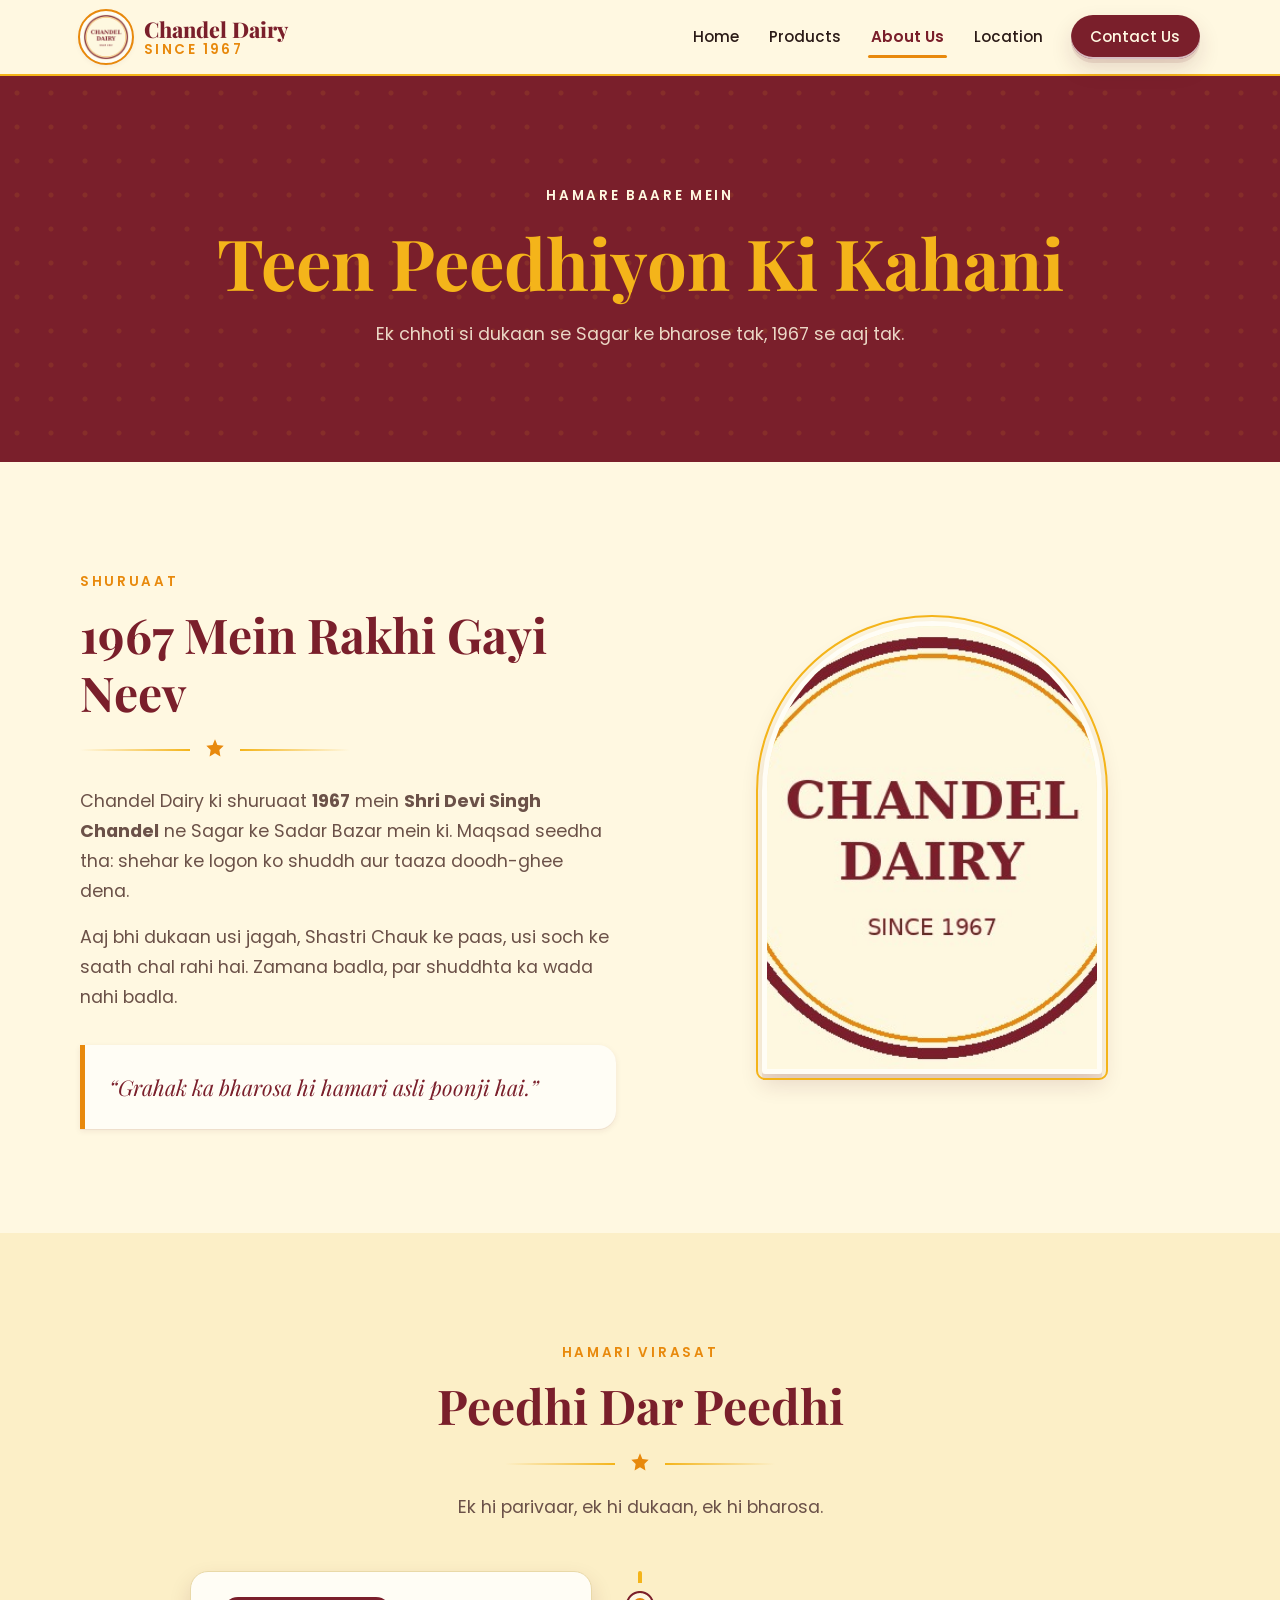
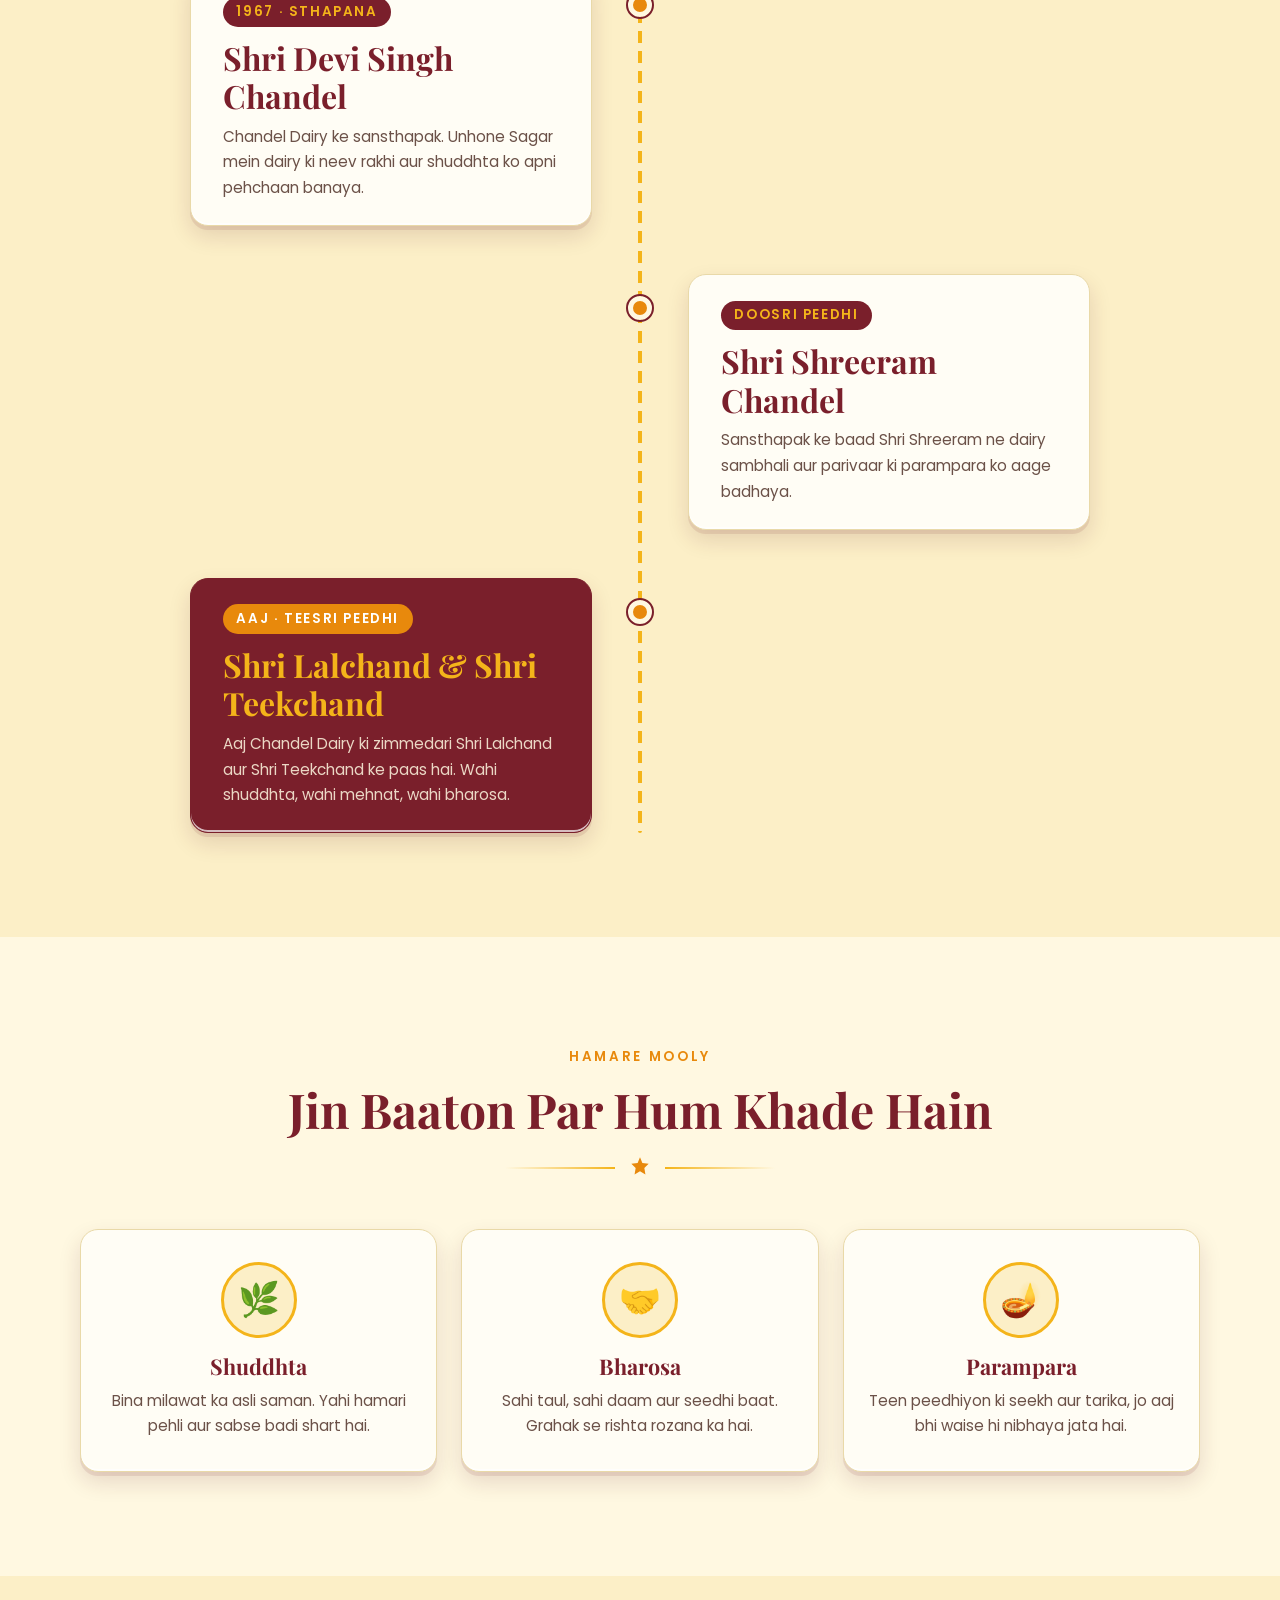
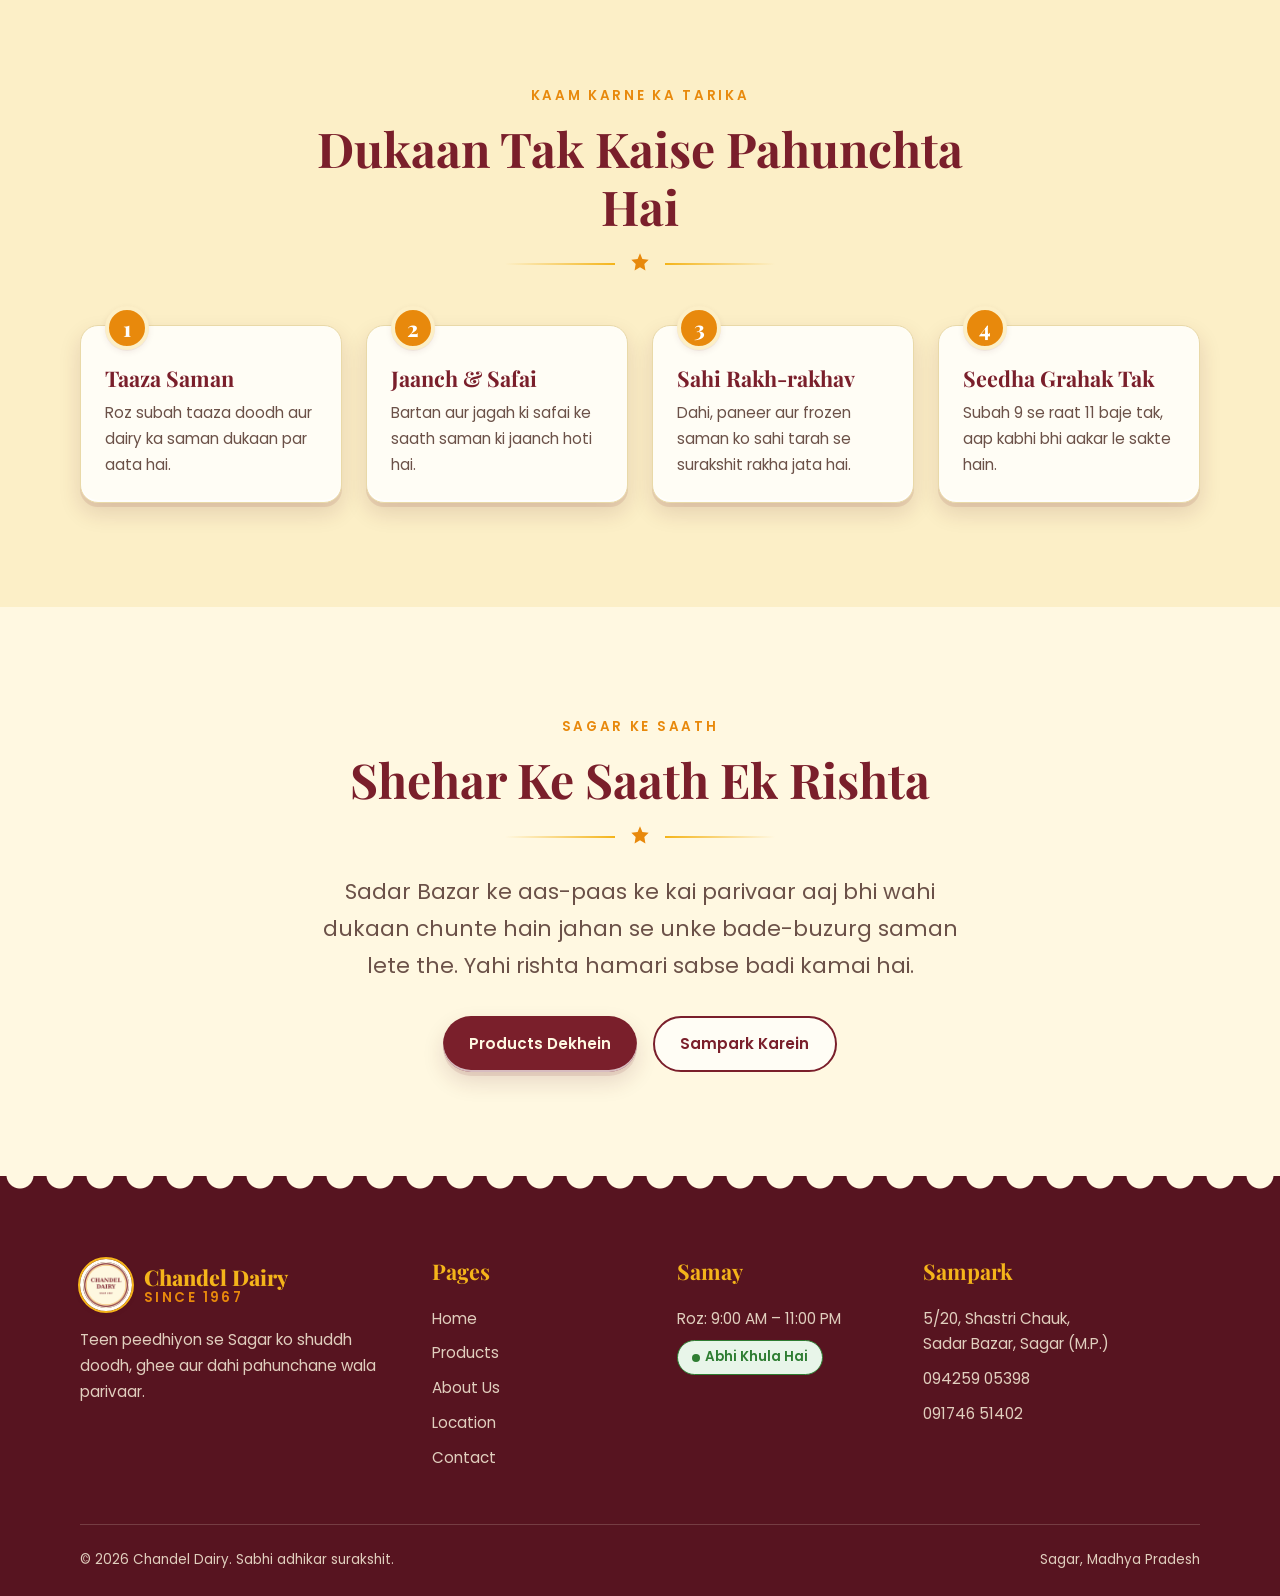
==== about.html @ 7d092e86 "Add files via upload" ====
<!DOCTYPE html>
<html lang="en">
<head>
  <meta charset="UTF-8">
  <meta name="viewport" content="width=device-width, initial-scale=1.0">
  <title>About Us | Chandel Dairy – Teen Peedhiyon Ki Kahani</title>
  <meta name="description" content="1967 mein Shri Devi Singh Chandel dwara sthapit Chandel Dairy ki kahani. Teen peedhiyon se Sagar ko shuddh doodh, ghee aur dahi.">
  <meta name="theme-color" content="#7A1F2B">
  <link rel="icon" href="images/logo.jpeg">

  <link rel="preconnect" href="https://fonts.googleapis.com">
  <link rel="preconnect" href="https://fonts.gstatic.com" crossorigin>
  <link href="https://fonts.googleapis.com/css2?family=Playfair+Display:wght@600;700;800&family=Poppins:wght@400;500;600&family=Tiro+Devanagari+Hindi&display=swap" rel="stylesheet">

  <link rel="stylesheet" href="css/root.css">
  <link rel="stylesheet" href="css/base.css">
  <link rel="stylesheet" href="css/layout.css">
  <link rel="stylesheet" href="css/about.css">
</head>
<body>
  <a href="#main" class="skip-link">Skip to content</a>

  <header class="navbar">
    <div class="container">
      <a href="index.html" class="brand" aria-label="Chandel Dairy home">
        <img src="images/logo.jpeg" alt="Chandel Dairy logo" class="brand__logo">
        <div class="brand__text"><div class="brand__name">Chandel Dairy</div><div class="brand__since">Since 1967</div></div>
      </a>
      <nav class="nav-links" aria-label="Main">
        <a href="index.html">Home</a>
        <a href="products.html">Products</a>
        <a href="about.html">About Us</a>
        <a href="location.html">Location</a>
        <a href="contact.html" class="btn btn--primary">Contact Us</a>
      </nav>
      <button class="menu-btn" aria-label="Menu kholo" aria-expanded="false"><span></span></button>
    </div>
  </header>
  <nav class="mobile-menu" aria-label="Mobile">
    <a href="index.html">Home</a>
    <a href="products.html">Products</a>
    <a href="about.html">About Us</a>
    <a href="location.html">Location</a>
    <a href="contact.html" class="btn btn--primary">Contact Us</a>
  </nav>

  <main id="main">

    <section class="page-banner">
      <div class="container">
        <span class="eyebrow">Hamare Baare Mein</span>
        <h1>Teen Peedhiyon Ki Kahani</h1>
        <p>Ek chhoti si dukaan se Sagar ke bharose tak, 1967 se aaj tak.</p>
      </div>
    </section>

    <!-- ===== STORY ===== -->
    <section class="section">
      <div class="container split story">
        <div class="reveal">
          <span class="eyebrow">Shuruaat</span>
          <h2>1967 Mein Rakhi Gayi Neev</h2>
          <div class="divider" style="justify-content:flex-start"><svg viewBox="0 0 24 24" fill="currentColor"><path d="M12 2l2.2 5.3L20 8l-4 4 1 6-5-3-5 3 1-6-4-4 5.8-.7z"/></svg></div>
          <p style="margin-top:var(--space-5)">Chandel Dairy ki shuruaat <strong>1967</strong> mein <strong>Shri Devi Singh Chandel</strong> ne Sagar ke Sadar Bazar mein ki. Maqsad seedha tha: shehar ke logon ko shuddh aur taaza doodh-ghee dena.</p>
          <p>Aaj bhi dukaan usi jagah, Shastri Chauk ke paas, usi soch ke saath chal rahi hai. Zamana badla, par shuddhta ka wada nahi badla.</p>
          <blockquote class="story__quote">“Grahak ka bharosa hi hamari asli poonji hai.”</blockquote>
        </div>
        <div class="story__art reveal">
          <div class="story__arch arch img-frame" data-label="Chandel Dairy">
            <img src="images/logo.jpeg" alt="Chandel Dairy">
          </div>
        </div>
      </div>
    </section>

    <!-- ===== TIMELINE ===== -->
    <section class="section section--deep">
      <div class="container">
        <div class="section-head reveal">
          <span class="eyebrow">Hamari Virasat</span>
          <h2>Peedhi Dar Peedhi</h2>
          <div class="divider"><svg viewBox="0 0 24 24" fill="currentColor"><path d="M12 2l2.2 5.3L20 8l-4 4 1 6-5-3-5 3 1-6-4-4 5.8-.7z"/></svg></div>
          <p>Ek hi parivaar, ek hi dukaan, ek hi bharosa.</p>
        </div>
        <div class="timeline">
          <div class="tl-item reveal">
            <div class="tl-card paper">
              <span class="tl-card__tag">1967 · Sthapana</span>
              <h3>Shri Devi Singh Chandel</h3>
              <p>Chandel Dairy ke sansthapak. Unhone Sagar mein dairy ki neev rakhi aur shuddhta ko apni pehchaan banaya.</p>
            </div>
          </div>
          <div class="tl-item reveal">
            <div class="tl-card paper">
              <span class="tl-card__tag">Doosri Peedhi</span>
              <h3>Shri Shreeram Chandel</h3>
              <p>Sansthapak ke baad Shri Shreeram ne dairy sambhali aur parivaar ki parampara ko aage badhaya.</p>
            </div>
          </div>
          <div class="tl-item tl-item--now reveal">
            <div class="tl-card paper">
              <span class="tl-card__tag">Aaj · Teesri Peedhi</span>
              <h3>Shri Lalchand &amp; Shri Teekchand</h3>
              <p>Aaj Chandel Dairy ki zimmedari Shri Lalchand aur Shri Teekchand ke paas hai. Wahi shuddhta, wahi mehnat, wahi bharosa.</p>
            </div>
          </div>
        </div>
      </div>
    </section>

    <!-- ===== VALUES ===== -->
    <section class="section">
      <div class="container">
        <div class="section-head reveal">
          <span class="eyebrow">Hamare Mooly</span>
          <h2>Jin Baaton Par Hum Khade Hain</h2>
          <div class="divider"><svg viewBox="0 0 24 24" fill="currentColor"><path d="M12 2l2.2 5.3L20 8l-4 4 1 6-5-3-5 3 1-6-4-4 5.8-.7z"/></svg></div>
        </div>
        <div class="grid grid--3">
          <div class="value paper reveal"><div class="value__ico">🌿</div><h4>Shuddhta</h4><p>Bina milawat ka asli saman. Yahi hamari pehli aur sabse badi shart hai.</p></div>
          <div class="value paper reveal"><div class="value__ico">🤝</div><h4>Bharosa</h4><p>Sahi taul, sahi daam aur seedhi baat. Grahak se rishta rozana ka hai.</p></div>
          <div class="value paper reveal"><div class="value__ico">🪔</div><h4>Parampara</h4><p>Teen peedhiyon ki seekh aur tarika, jo aaj bhi waise hi nibhaya jata hai.</p></div>
        </div>
      </div>
    </section>

    <!-- ===== PROCESS ===== -->
    <section class="section section--deep">
      <div class="container">
        <div class="section-head reveal">
          <span class="eyebrow">Kaam Karne Ka Tarika</span>
          <h2>Dukaan Tak Kaise Pahunchta Hai</h2>
          <div class="divider"><svg viewBox="0 0 24 24" fill="currentColor"><path d="M12 2l2.2 5.3L20 8l-4 4 1 6-5-3-5 3 1-6-4-4 5.8-.7z"/></svg></div>
        </div>
        <div class="steps">
          <div class="step paper reveal"><h4>Taaza Saman</h4><p>Roz subah taaza doodh aur dairy ka saman dukaan par aata hai.</p></div>
          <div class="step paper reveal"><h4>Jaanch &amp; Safai</h4><p>Bartan aur jagah ki safai ke saath saman ki jaanch hoti hai.</p></div>
          <div class="step paper reveal"><h4>Sahi Rakh-rakhav</h4><p>Dahi, paneer aur frozen saman ko sahi tarah se surakshit rakha jata hai.</p></div>
          <div class="step paper reveal"><h4>Seedha Grahak Tak</h4><p>Subah 9 se raat 11 baje tak, aap kabhi bhi aakar le sakte hain.</p></div>
        </div>
      </div>
    </section>

    <!-- ===== COMMUNITY ===== -->
    <section class="section">
      <div class="container community reveal">
        <span class="eyebrow">Sagar Ke Saath</span>
        <h2>Shehar Ke Saath Ek Rishta</h2>
        <div class="divider"><svg viewBox="0 0 24 24" fill="currentColor"><path d="M12 2l2.2 5.3L20 8l-4 4 1 6-5-3-5 3 1-6-4-4 5.8-.7z"/></svg></div>
        <p style="margin-top:var(--space-5)">Sadar Bazar ke aas-paas ke kai parivaar aaj bhi wahi dukaan chunte hain jahan se unke bade-buzurg saman lete the. Yahi rishta hamari sabse badi kamai hai.</p>
        <div class="btn-row" style="justify-content:center;margin-top:var(--space-6)">
          <a href="products.html" class="btn btn--primary">Products Dekhein</a>
          <a href="contact.html" class="btn btn--ghost">Sampark Karein</a>
        </div>
      </div>
    </section>

  </main>

  <footer class="footer">
    <div class="container">
      <div class="footer__grid">
        <div>
          <div class="brand">
            <img src="images/logo.jpeg" alt="Chandel Dairy logo" class="brand__logo">
            <div class="brand__text"><div class="brand__name">Chandel Dairy</div><div class="brand__since">Since 1967</div></div>
          </div>
          <p style="margin-top:var(--space-4)">Teen peedhiyon se Sagar ko shuddh doodh, ghee aur dahi pahunchane wala parivaar.</p>
        </div>
        <div>
          <h4>Pages</h4>
          <ul>
            <li><a href="index.html">Home</a></li>
            <li><a href="products.html">Products</a></li>
            <li><a href="about.html">About Us</a></li>
            <li><a href="location.html">Location</a></li>
            <li><a href="contact.html">Contact</a></li>
          </ul>
        </div>
        <div>
          <h4>Samay</h4>
          <ul>
            <li>Roz: 9:00 AM – 11:00 PM</li>
            <li><span class="badge" data-open-status></span></li>
          </ul>
        </div>
        <div>
          <h4>Sampark</h4>
          <ul>
            <li>5/20, Shastri Chauk,<br>Sadar Bazar, Sagar (M.P.)</li>
            <li><a href="tel:09425905398">094259 05398</a></li>
            <li><a href="tel:09174651402">091746 51402</a></li>
          </ul>
        </div>
      </div>
      <div class="footer__bottom">
        <p>&copy; <span data-year-now>2026</span> Chandel Dairy. Sabhi adhikar surakshit.</p>
        <p>Sagar, Madhya Pradesh</p>
      </div>
    </div>
  </footer>

  <script src="js/main.js"></script>
</body>
</html>
---- css/root.css ----
/* =====================================================
   ROOT.CSS  —  YAHI FILE EDIT KARO, POORI SITE BADAL JAYEGI
   Colors, fonts, spacing, shadows sab yahan hain.
   ===================================================== */

:root {
  /* ---------- COLORS ---------- */
  --butter:        #FFF8E1;   /* main page background (butter white) */
  --butter-deep:   #FCEFC7;   /* thoda gehra butter, alternate sections */
  --cream:         #FFFDF5;   /* cards ka background */
  --maroon:        #7A1F2B;   /* primary: headings, footer, buttons */
  --maroon-dark:   #571420;   /* hover / dark sections */
  --saffron:       #E8890C;   /* accent: highlights, badges */
  --marigold:      #F4B41A;   /* accent 2: dividers, stars */
  --peacock:       #0E6B6B;   /* secondary: links, small accents */
  --ink:           #2B1B17;   /* main text */
  --ink-soft:      #6B5148;   /* secondary text */
  --line:          #E9D9A8;   /* borders */
  --success:       #2E7D32;   /* "Open now" badge */
  --danger:        #B3261E;   /* "Closed" badge */

  /* ---------- FONTS ---------- */
  --font-heading:  'Playfair Display', 'Georgia', serif;
  --font-body:     'Poppins', 'Segoe UI', system-ui, sans-serif;
  --font-deva:     'Tiro Devanagari Hindi', 'Noto Serif Devanagari', serif;

  /* ---------- FLUID TYPE (phone se 4K tak auto scale) ---------- */
  --fs-xs:   clamp(0.75rem, 0.72rem + 0.15vw, 0.85rem);
  --fs-sm:   clamp(0.85rem, 0.82rem + 0.2vw, 0.95rem);
  --fs-base: clamp(0.95rem, 0.9rem + 0.3vw, 1.1rem);
  --fs-lg:   clamp(1.1rem, 1rem + 0.5vw, 1.35rem);
  --fs-xl:   clamp(1.4rem, 1.15rem + 1.2vw, 2rem);
  --fs-2xl:  clamp(1.8rem, 1.3rem + 2.4vw, 3rem);
  --fs-3xl:  clamp(2.2rem, 1.4rem + 4vw, 4.4rem);

  /* ---------- SPACING ---------- */
  --space-1: 0.25rem;
  --space-2: 0.5rem;
  --space-3: 0.75rem;
  --space-4: 1rem;
  --space-5: 1.5rem;
  --space-6: 2rem;
  --space-7: 3rem;
  --space-8: clamp(3.5rem, 2.5rem + 5vw, 7rem);   /* section padding */

  /* ---------- LAYOUT ---------- */
  --container:     1200px;
  --gutter:        clamp(1rem, 0.5rem + 2.5vw, 2.5rem);
  --nav-height:    76px;

  /* ---------- SHAPES ---------- */
  --radius-sm: 10px;
  --radius-md: 18px;
  --radius-lg: 28px;
  --radius-pill: 999px;

  /* ---------- PAPER-CUT SHADOWS (layered depth) ---------- */
  --shadow-1: 0 1px 0 rgba(122,31,43,.06), 0 2px 6px rgba(87,20,32,.08);
  --shadow-2: 0 2px 0 rgba(122,31,43,.07), 0 6px 14px rgba(87,20,32,.12);
  --shadow-3: 0 3px 0 rgba(122,31,43,.08), 0 12px 28px rgba(87,20,32,.16);
  --shadow-paper: 0 -2px 0 rgba(255,255,255,.7) inset, 0 4px 0 rgba(122,31,43,.10), 0 10px 22px rgba(87,20,32,.14);

  /* ---------- MOTION ---------- */
  --ease: cubic-bezier(.22,.9,.3,1);
  --speed: 0.35s;

  /* ---------- PAPER-CUT SCALLOP HEIGHT ---------- */
  --scallop: 28px;
}
---- css/base.css ----
/* =====================================================
   BASE.CSS — reset, typography, buttons, paper-cut utilities
   ===================================================== */

*, *::before, *::after { box-sizing: border-box; margin: 0; padding: 0; }

html {
  scroll-behavior: smooth;
  -webkit-text-size-adjust: 100%;
  scroll-padding-top: calc(var(--nav-height) + 10px);
}

body {
  font-family: var(--font-body);
  font-size: var(--fs-base);
  line-height: 1.7;
  color: var(--ink);
  background: var(--butter);
  overflow-x: hidden;
  -webkit-font-smoothing: antialiased;
}

img, svg, iframe { max-width: 100%; display: block; }
a { color: inherit; text-decoration: none; }
ul { list-style: none; }
button { font: inherit; cursor: pointer; border: 0; background: none; }

h1, h2, h3, h4 {
  font-family: var(--font-heading);
  color: var(--maroon);
  line-height: 1.2;
  font-weight: 700;
}
h1 { font-size: var(--fs-3xl); }
h2 { font-size: var(--fs-2xl); }
h3 { font-size: var(--fs-xl); }
h4 { font-size: var(--fs-lg); }
p  { color: var(--ink-soft); }

.container {
  width: 100%;
  max-width: var(--container);
  margin-inline: auto;
  padding-inline: var(--gutter);
}

.section { padding-block: var(--space-8); position: relative; }
.section--deep { background: var(--butter-deep); }
.section--maroon { background: var(--maroon); color: var(--butter); }
.section--maroon h2, .section--maroon h3, .section--maroon h4 { color: var(--marigold); }
.section--maroon p { color: rgba(255,248,225,.85); }

.text-center { text-align: center; }
.deva { font-family: var(--font-deva); }

/* ---------- SECTION HEADING BLOCK ---------- */
.section-head { text-align: center; max-width: 720px; margin: 0 auto var(--space-7); }
.eyebrow {
  display: inline-block;
  font-size: var(--fs-xs);
  letter-spacing: .2em;
  text-transform: uppercase;
  font-weight: 600;
  color: var(--saffron);
  margin-bottom: var(--space-3);
}
.section-head p { margin-top: var(--space-4); }

/* ---------- RANGOLI / MANDALA DIVIDER ---------- */
.divider {
  display: flex; align-items: center; justify-content: center;
  gap: var(--space-3);
  margin: var(--space-4) auto 0;
  color: var(--saffron);
}
.divider::before, .divider::after {
  content: ""; height: 2px; width: clamp(40px, 12vw, 110px);
  background: linear-gradient(90deg, transparent, var(--marigold));
}
.divider::after { transform: scaleX(-1); }
.divider svg { width: 26px; height: 26px; }

/* ---------- BUTTONS ---------- */
.btn {
  display: inline-flex; align-items: center; justify-content: center; gap: var(--space-2);
  padding: .85em 1.7em;
  font-weight: 600; font-size: var(--fs-sm);
  border-radius: var(--radius-pill);
  transition: transform var(--speed) var(--ease), box-shadow var(--speed) var(--ease), background var(--speed);
  min-height: 46px;                  /* touch friendly */
  box-shadow: var(--shadow-paper);
}
.btn:hover { transform: translateY(-3px); }
.btn:active { transform: translateY(0); }
.btn--primary { background: var(--maroon); color: var(--butter); }
.btn--primary:hover { background: var(--maroon-dark); }
.btn--accent  { background: var(--saffron); color: #fff; }
.btn--accent:hover { background: #cf7607; }
.btn--ghost   { background: var(--cream); color: var(--maroon); border: 2px solid var(--maroon); box-shadow: none; }
.btn--ghost:hover { background: var(--maroon); color: var(--butter); }
.btn-row { display: flex; flex-wrap: wrap; gap: var(--space-4); }

/* ---------- PAPER-CUT CARD ---------- */
.paper {
  background: var(--cream);
  border-radius: var(--radius-md);
  box-shadow: var(--shadow-paper);
  border: 1px solid var(--line);
  position: relative;
  transition: transform var(--speed) var(--ease), box-shadow var(--speed) var(--ease);
}
.paper:hover { transform: translateY(-5px); box-shadow: var(--shadow-3); }

/* ---------- SCALLOPED PAPER-CUT SECTION EDGES ----------
   Add class "scallop-top" / "scallop-bottom" to a section.
   Color of the scallop = var(--scallop-color) (set inline or per section). */
.scallop-top::before,
.scallop-bottom::after {
  content: "";
  position: absolute; left: 0; right: 0;
  height: var(--scallop);
  background:
    radial-gradient(circle at 50% 0, transparent 0 13px, var(--scallop-color, var(--butter)) 14px) 0 0 / 40px 100% repeat-x;
  z-index: 2;
}
.scallop-top::before    { top: -1px; }
.scallop-bottom::after  { bottom: -1px; transform: scaleY(-1); }

/* ---------- ARCH (jharokha) SHAPE FOR IMAGES ---------- */
.arch {
  border-radius: 999px 999px var(--radius-md) var(--radius-md);
  overflow: hidden;
  box-shadow: var(--shadow-paper);
  border: 5px solid var(--cream);
  outline: 2px solid var(--marigold);
  outline-offset: 4px;
  background: var(--butter-deep);
}
.arch img { width: 100%; height: 100%; object-fit: cover; }

/* ---------- IMAGE WITH FALLBACK ----------
   Agar image nahi mili, JS .img-missing laga dega aur soft placeholder dikhega. */
.img-frame { position: relative; background: var(--butter-deep); overflow: hidden; }
.img-frame img { width: 100%; height: 100%; object-fit: cover; }
.img-frame.img-missing img { display: none; }
.img-frame.img-missing::after {
  content: attr(data-label);
  position: absolute; inset: 0;
  display: grid; place-items: center; text-align: center;
  padding: var(--space-3);
  font-family: var(--font-heading); color: var(--maroon);
  font-size: var(--fs-sm);
  background:
    repeating-linear-gradient(45deg, rgba(232,137,12,.10) 0 10px, transparent 10px 20px),
    var(--butter-deep);
}

/* ---------- BADGES ---------- */
.badge {
  display: inline-flex; align-items: center; gap: .4em;
  padding: .35em 1em;
  border-radius: var(--radius-pill);
  font-size: var(--fs-xs); font-weight: 600;
  background: var(--butter-deep); color: var(--maroon);
  border: 1px solid var(--marigold);
}
.badge--open   { background: #E8F5E9; color: var(--success); border-color: var(--success); }
.badge--closed { background: #FDECEA; color: var(--danger);  border-color: var(--danger); }
.badge .dot { width: 8px; height: 8px; border-radius: 50%; background: currentColor; }

/* ---------- SCROLL REVEAL ---------- */
.reveal { opacity: 0; transform: translateY(28px); transition: opacity .7s var(--ease), transform .7s var(--ease); }
.reveal.in { opacity: 1; transform: none; }
@media (prefers-reduced-motion: reduce) {
  .reveal { opacity: 1; transform: none; transition: none; }
  html { scroll-behavior: auto; }
}

/* ---------- ACCESSIBILITY ---------- */
:focus-visible { outline: 3px solid var(--saffron); outline-offset: 3px; border-radius: 4px; }
.skip-link {
  position: absolute; left: -999px; top: 8px; z-index: 999;
  background: var(--maroon); color: var(--butter); padding: .6em 1em; border-radius: 8px;
}
.skip-link:focus { left: 8px; }
---- css/layout.css ----
/* =====================================================
   LAYOUT.CSS — navbar, footer, page banner, grids
   Breakpoints:  phone <600 | tablet 600-1023 | laptop 1024+ | large 1600+
   ===================================================== */

/* ---------- NAVBAR ---------- */
.navbar {
  position: fixed; inset: 0 0 auto 0; z-index: 100;
  height: var(--nav-height);
  background: rgba(255, 248, 225, .94);
  backdrop-filter: blur(10px);
  -webkit-backdrop-filter: blur(10px);
  border-bottom: 2px solid var(--marigold);
  transition: box-shadow var(--speed);
}
.navbar.scrolled { box-shadow: var(--shadow-2); }
.navbar .container { height: 100%; display: flex; align-items: center; justify-content: space-between; gap: var(--space-4); }

.brand { display: flex; align-items: center; gap: var(--space-3); min-width: 0; }
.brand__logo {
  width: 52px; height: 52px; flex-shrink: 0;
  border-radius: 50%;
  border: 3px solid var(--cream);
  outline: 2px solid var(--saffron);
  box-shadow: var(--shadow-1);
  background: var(--butter-deep);
  object-fit: cover;
}
.brand__text { line-height: 1.15; min-width: 0; }
.brand__name  { font-family: var(--font-heading); font-weight: 800; font-size: var(--fs-lg); color: var(--maroon); white-space: nowrap; }
.brand__since { font-size: var(--fs-xs); letter-spacing: .18em; text-transform: uppercase; color: var(--saffron); font-weight: 600; }

.nav-links { display: none; align-items: center; gap: var(--space-5); }
.nav-links a {
  font-size: var(--fs-sm); font-weight: 500; color: var(--ink);
  padding: .4em .2em; position: relative;
}
.nav-links a::after {
  content: ""; position: absolute; left: 0; right: 0; bottom: -2px; height: 3px;
  background: var(--saffron); border-radius: 3px;
  transform: scaleX(0); transition: transform var(--speed) var(--ease);
}
.nav-links a:hover::after, .nav-links a.active::after { transform: scaleX(1); }
.nav-links a.active { color: var(--maroon); font-weight: 600; }
.nav-links .btn { padding: .6em 1.3em; min-height: 42px; color: var(--butter); }
.nav-links .btn::after { display: none; }

.menu-btn {
  width: 46px; height: 46px; display: grid; place-items: center;
  border-radius: 12px; background: var(--cream); border: 2px solid var(--maroon);
}
.menu-btn span, .menu-btn span::before, .menu-btn span::after {
  display: block; width: 22px; height: 2.5px; background: var(--maroon); border-radius: 2px;
  transition: transform var(--speed) var(--ease), background var(--speed);
}
.menu-btn span { position: relative; }
.menu-btn span::before, .menu-btn span::after { content: ""; position: absolute; left: 0; }
.menu-btn span::before { top: -7px; }
.menu-btn span::after  { top:  7px; }
.menu-btn.open span { background: transparent; }
.menu-btn.open span::before { transform: translateY(7px) rotate(45deg); }
.menu-btn.open span::after  { transform: translateY(-7px) rotate(-45deg); }

/* mobile drawer */
.mobile-menu {
  position: fixed; top: var(--nav-height); left: 0; right: 0; z-index: 99;
  background: var(--butter);
  border-bottom: 3px solid var(--marigold);
  box-shadow: var(--shadow-3);
  padding: var(--space-4) var(--gutter) var(--space-5);
  transform: translateY(-115%);
  transition: transform .45s var(--ease);
  max-height: calc(100vh - var(--nav-height)); overflow-y: auto;
}
.mobile-menu.open { transform: translateY(0); }
.mobile-menu a {
  display: block; padding: .9em .5em; font-weight: 500;
  border-bottom: 1px dashed var(--line);
}
.mobile-menu a.active { color: var(--saffron); font-weight: 600; }
.mobile-menu .btn { margin-top: var(--space-4); width: 100%; border: 0; color: var(--butter); }

main { padding-top: var(--nav-height); }

/* ---------- INNER PAGE BANNER ---------- */
.page-banner {
  background: var(--maroon);
  color: var(--butter);
  text-align: center;
  padding-block: clamp(3rem, 2rem + 6vw, 6.5rem) clamp(4rem, 3rem + 6vw, 7rem);
  position: relative; overflow: hidden;
}
.page-banner::before {           /* subtle jaali pattern */
  content: ""; position: absolute; inset: 0; opacity: .10;
  background:
    radial-gradient(circle at 50% 50%, var(--marigold) 0 2px, transparent 3px) 0 0 / 34px 34px;
}
.page-banner h1 { color: var(--marigold); position: relative; }
.page-banner p  { color: rgba(255,248,225,.85); max-width: 620px; margin: var(--space-4) auto 0; position: relative; }
.page-banner .eyebrow { color: var(--butter); position: relative; }

/* ---------- GENERIC GRIDS ---------- */
.grid { display: grid; gap: var(--space-5); }
.grid--2 { grid-template-columns: 1fr; }
.grid--3 { grid-template-columns: 1fr; }
.grid--4 { grid-template-columns: repeat(2, 1fr); }
.split   { display: grid; gap: var(--space-7); align-items: center; grid-template-columns: 1fr; }

/* ---------- FOOTER ---------- */
.footer {
  background: var(--maroon-dark); color: var(--butter);
  position: relative; padding-top: calc(var(--space-8) * .8);
  --scallop-color: var(--butter);
}
.footer::before {                /* scalloped edge, butter paper above the maroon */
  content: ""; position: absolute; top: -1px; left: 0; right: 0; height: var(--scallop);
  background: radial-gradient(circle at 50% 0, var(--butter) 0 13px, transparent 14px) 0 0 / 40px 100% repeat-x;
}
.footer__grid { display: grid; gap: var(--space-6); grid-template-columns: 1fr; padding-bottom: var(--space-7); }
.footer h4 { color: var(--marigold); margin-bottom: var(--space-4); font-size: var(--fs-lg); }
.footer p, .footer li, .footer a { color: rgba(255,248,225,.82); font-size: var(--fs-sm); }
.footer a:hover { color: var(--marigold); }
.footer li { padding-block: .3em; }
.footer .brand__name { color: var(--marigold); }
.footer .brand__logo { outline-color: var(--marigold); }
.footer__bottom {
  border-top: 1px solid rgba(255,248,225,.18);
  padding-block: var(--space-5);
  display: flex; flex-direction: column; gap: var(--space-2); align-items: center; text-align: center;
}
.footer__bottom p { font-size: var(--fs-xs); }

/* =====================================================
   TABLET  (600px +)
   ===================================================== */
@media (min-width: 600px) {
  .grid--2 { grid-template-columns: repeat(2, 1fr); }
  .grid--3 { grid-template-columns: repeat(2, 1fr); }
  .grid--4 { grid-template-columns: repeat(4, 1fr); }
  .footer__grid { grid-template-columns: repeat(2, 1fr); }
  .footer__bottom { flex-direction: row; justify-content: space-between; text-align: left; }
}

/* =====================================================
   LAPTOP  (1024px +)
   ===================================================== */
@media (min-width: 1024px) {
  .nav-links { display: flex; }
  .menu-btn, .mobile-menu { display: none; }
  .grid--3 { grid-template-columns: repeat(3, 1fr); }
  .split   { grid-template-columns: 1fr 1fr; }
  .split--reverse > :first-child { order: 2; }
  .footer__grid { grid-template-columns: 1.5fr 1fr 1fr 1.3fr; }
}

/* =====================================================
   LARGE SCREENS  (1600px +)
   ===================================================== */
@media (min-width: 1600px) {
  :root { --container: 1400px; }
}

/* =====================================================
   SMALL PHONES  (<380px)
   ===================================================== */
@media (max-width: 379px) {
  :root { --nav-height: 68px; }
  .brand__logo { width: 44px; height: 44px; }
  .brand__since { display: none; }
  .grid--4 { grid-template-columns: 1fr; }
}
---- css/about.css ----
/* =====================================================
   ABOUT.CSS
   ===================================================== */

/* ---------- STORY ---------- */
.story p + p { margin-top: var(--space-4); }
.story__art { display: grid; place-items: center; }
.story__arch { width: min(80vw, 340px); aspect-ratio: 3/4; }
.story__quote {
  margin-top: var(--space-6); padding: var(--space-5) var(--space-5);
  border-left: 5px solid var(--saffron); background: var(--cream);
  border-radius: 0 var(--radius-md) var(--radius-md) 0; box-shadow: var(--shadow-1);
  font-family: var(--font-heading); font-size: var(--fs-lg); color: var(--maroon); font-style: italic;
}

/* ---------- VERTICAL TIMELINE ---------- */
.timeline { position: relative; max-width: 900px; margin-inline: auto; padding-left: 34px; }
.timeline::before {
  content: ""; position: absolute; left: 10px; top: 0; bottom: 0; width: 4px;
  background: repeating-linear-gradient(to bottom, var(--marigold) 0 12px, transparent 12px 20px);
  border-radius: 4px;
}
.tl-item { position: relative; margin-bottom: var(--space-7); }
.tl-item:last-child { margin-bottom: 0; }
.tl-item::before {
  content: ""; position: absolute; left: -34px; top: 22px;
  width: 24px; height: 24px; border-radius: 50%;
  background: var(--saffron); border: 5px solid var(--butter);
  outline: 2px solid var(--maroon);
}
.tl-card { padding: var(--space-5) var(--space-6); }
.tl-card__tag {
  display: inline-block; padding: .25em 1em; border-radius: var(--radius-pill);
  background: var(--maroon); color: var(--marigold);
  font-size: var(--fs-xs); font-weight: 600; letter-spacing: .12em; text-transform: uppercase;
  margin-bottom: var(--space-3);
}
.tl-card h3 { margin-bottom: var(--space-2); }
.tl-card p { font-size: var(--fs-sm); }
.tl-item--now .tl-card { background: var(--maroon); border-color: var(--maroon); }
.tl-item--now .tl-card h3 { color: var(--marigold); }
.tl-item--now .tl-card p { color: rgba(255,248,225,.85); }
.tl-item--now .tl-card__tag { background: var(--saffron); color: #fff; }

/* ---------- VALUES ---------- */
.value { padding: var(--space-6) var(--space-5); text-align: center; }
.value__ico {
  width: 76px; height: 76px; margin: 0 auto var(--space-4);
  display: grid; place-items: center; font-size: 2.1rem; border-radius: 50%;
  background: var(--butter-deep); border: 3px solid var(--marigold);
}
.value h4 { margin-bottom: var(--space-2); }
.value p { font-size: var(--fs-sm); }

/* ---------- PROCESS STEPS ---------- */
.steps { display: grid; gap: var(--space-5); grid-template-columns: 1fr; counter-reset: step; }
.step { padding: var(--space-6) var(--space-5) var(--space-5); position: relative; }
.step::before {
  counter-increment: step; content: counter(step);
  position: absolute; top: -20px; left: var(--space-5);
  width: 44px; height: 44px; border-radius: 50%;
  display: grid; place-items: center;
  background: var(--saffron); color: #fff;
  font-family: var(--font-heading); font-weight: 800; font-size: var(--fs-lg);
  border: 4px solid var(--butter); box-shadow: var(--shadow-1);
}
.section--deep .step::before { border-color: var(--butter-deep); }
.step h4 { margin-bottom: var(--space-2); margin-top: var(--space-2); }
.step p { font-size: var(--fs-sm); }

/* ---------- COMMUNITY BAND ---------- */
.community { text-align: center; max-width: 760px; margin-inline: auto; }
.community p { font-size: var(--fs-lg); }

@media (min-width: 768px) {
  .timeline { padding-left: 0; }
  .timeline::before { left: 50%; transform: translateX(-50%); }
  .tl-item { width: 50%; padding-right: var(--space-7); }
  .tl-item::before { left: auto; right: -12px; }
  .tl-item:nth-child(even) { margin-left: 50%; padding-right: 0; padding-left: var(--space-7); }
  .tl-item:nth-child(even)::before { right: auto; left: -12px; }
  .steps { grid-template-columns: repeat(2, 1fr); gap: var(--space-6) var(--space-5); }
}
@media (min-width: 1024px) {
  .steps { grid-template-columns: repeat(4, 1fr); }
}
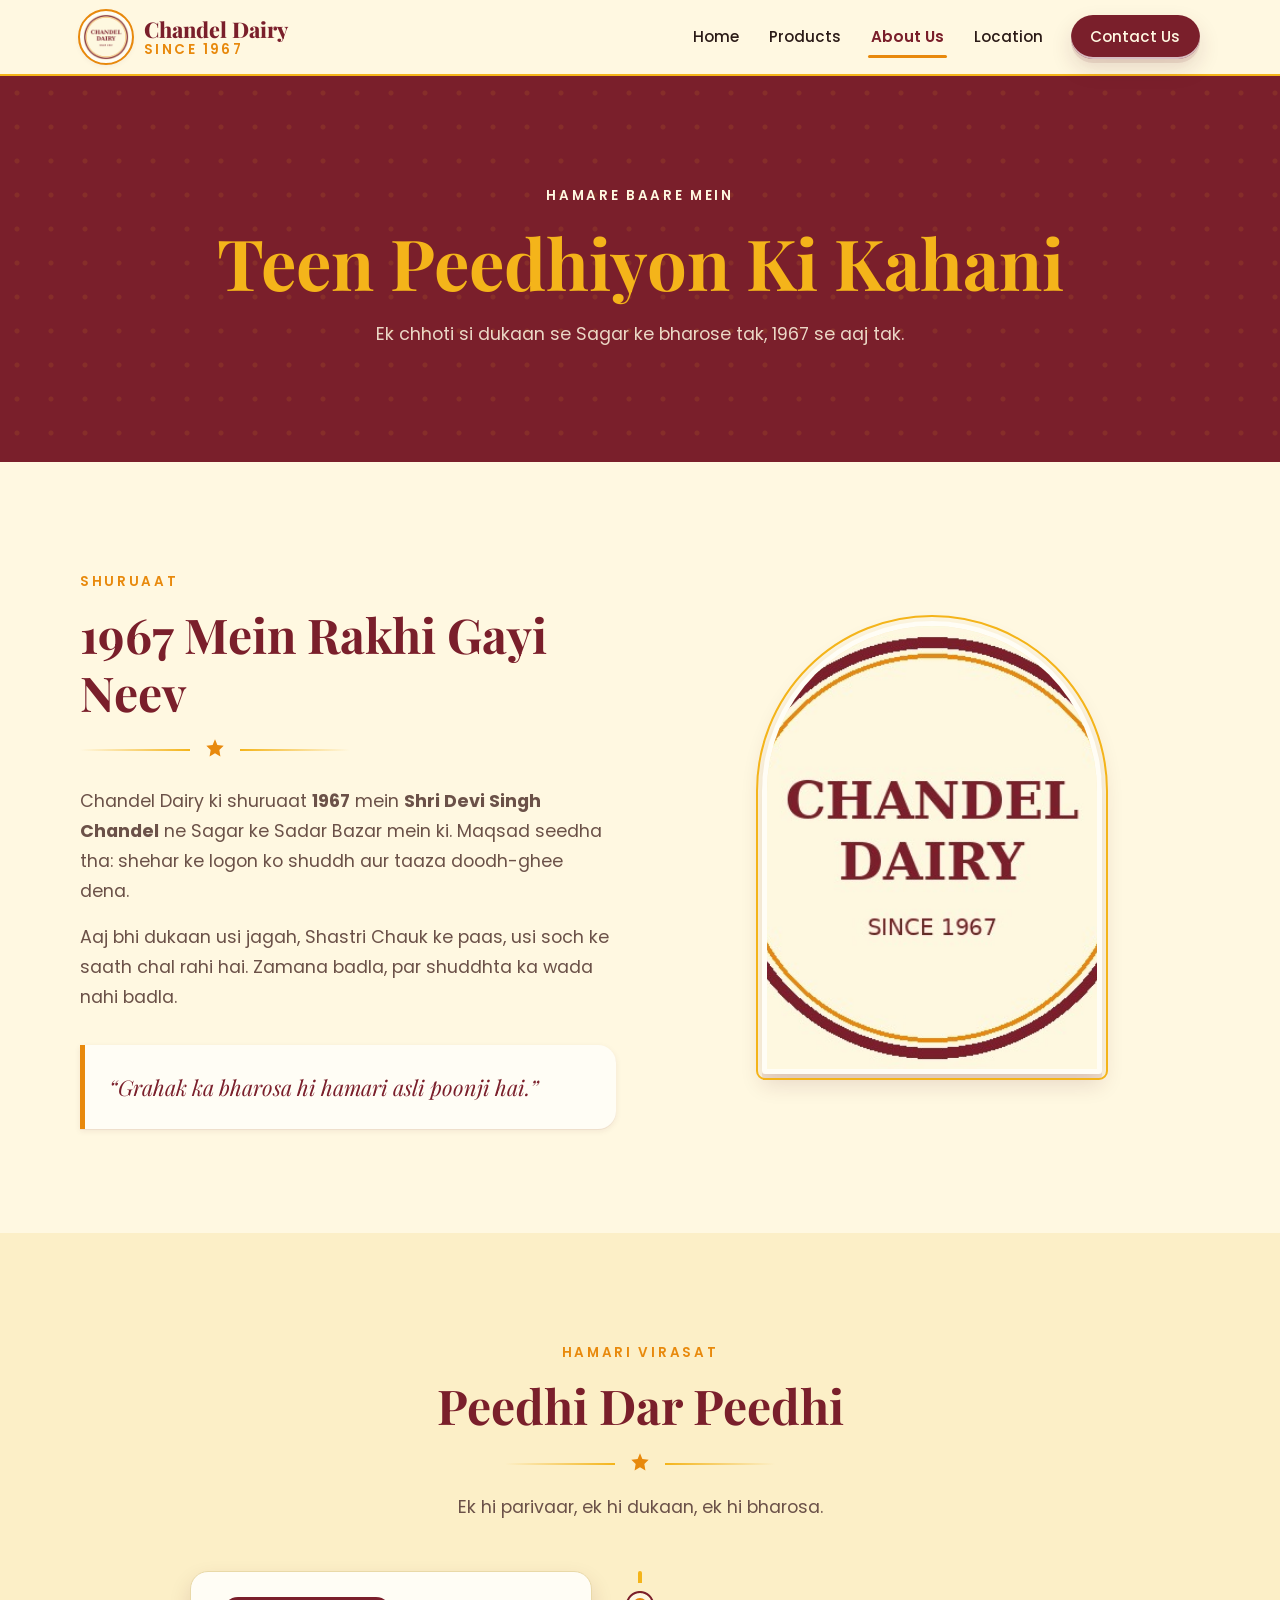
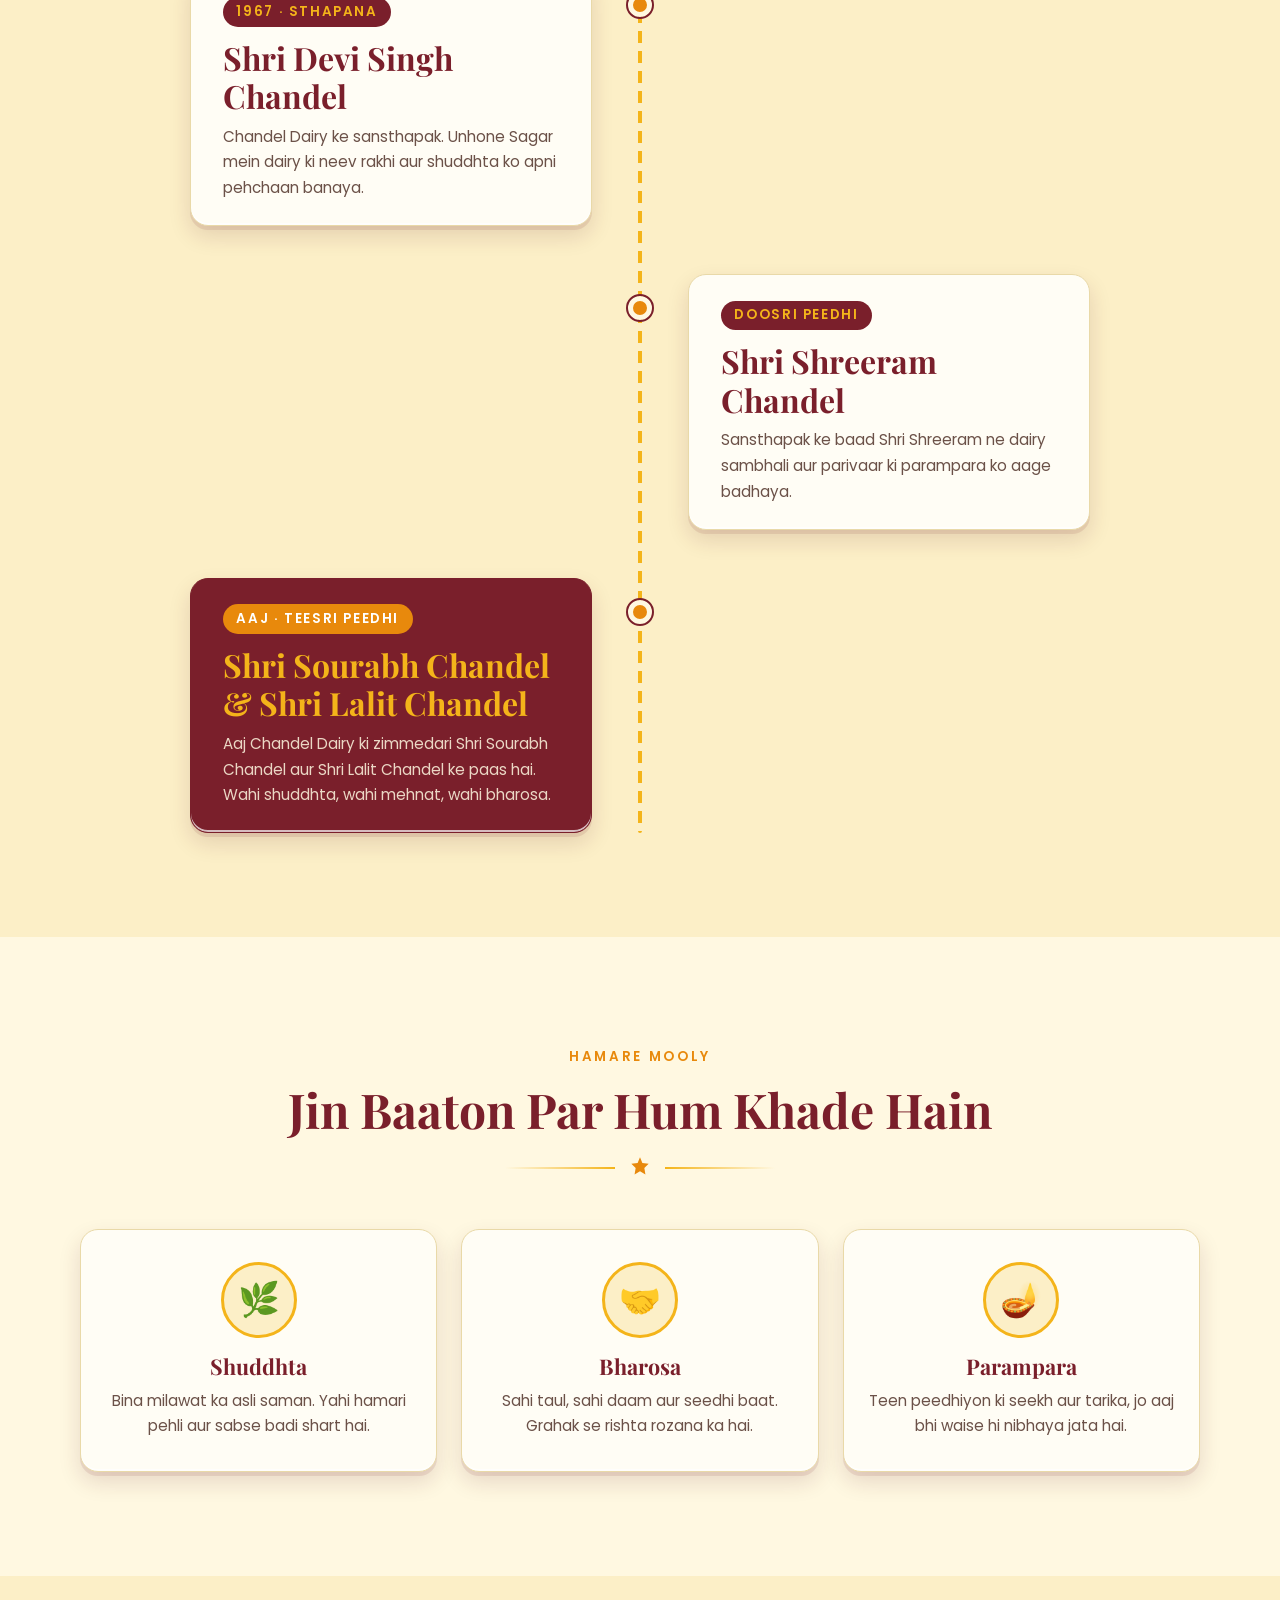
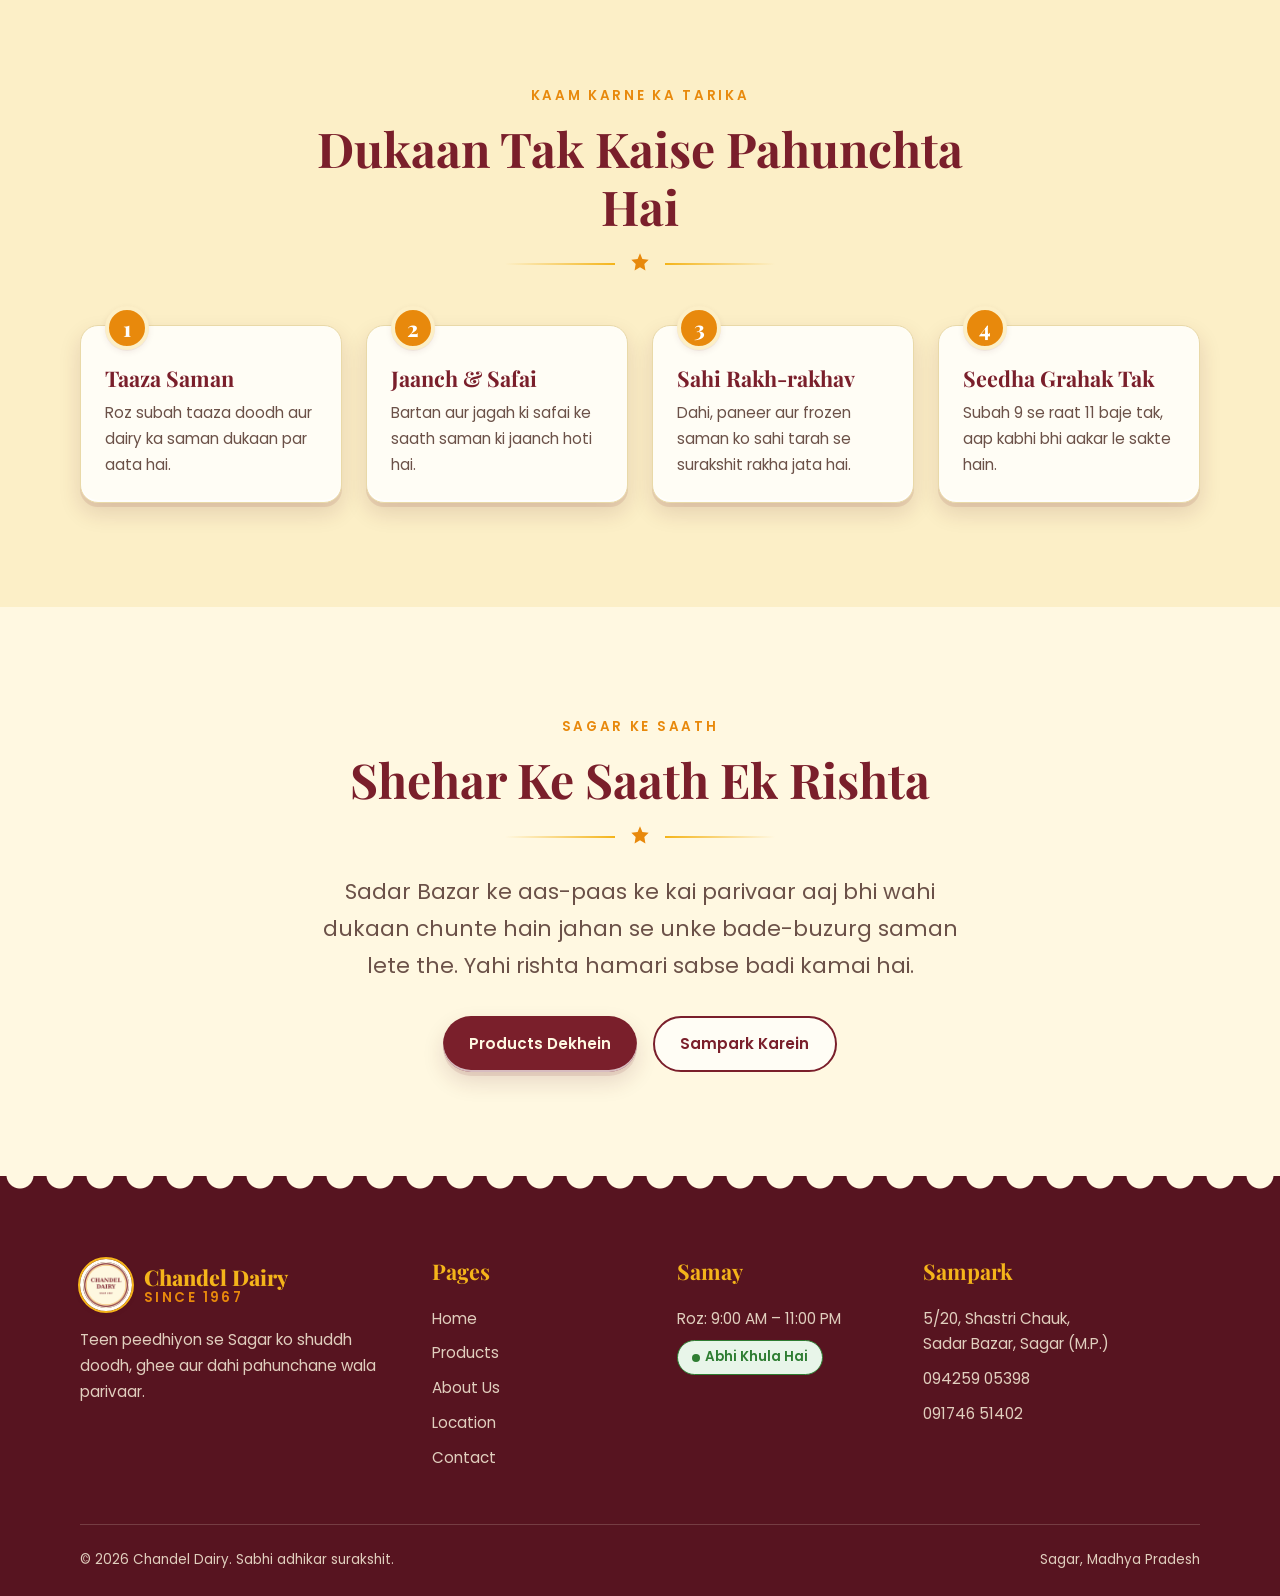
==== commit d79ab5de: "Update names in about.html for Chandel Dairy" ====
--- a/about.html
+++ b/about.html
@@ -100,8 +100,8 @@
           <div class="tl-item tl-item--now reveal">
             <div class="tl-card paper">
               <span class="tl-card__tag">Aaj · Teesri Peedhi</span>
-              <h3>Shri Lalchand &amp; Shri Teekchand</h3>
-              <p>Aaj Chandel Dairy ki zimmedari Shri Lalchand aur Shri Teekchand ke paas hai. Wahi shuddhta, wahi mehnat, wahi bharosa.</p>
+              <h3>Shri Sourabh Chandel &amp; Shri Lalit Chandel</h3>
+              <p>Aaj Chandel Dairy ki zimmedari Shri Sourabh Chandel aur Shri Lalit Chandel ke paas hai. Wahi shuddhta, wahi mehnat, wahi bharosa.</p>
             </div>
           </div>
         </div>
